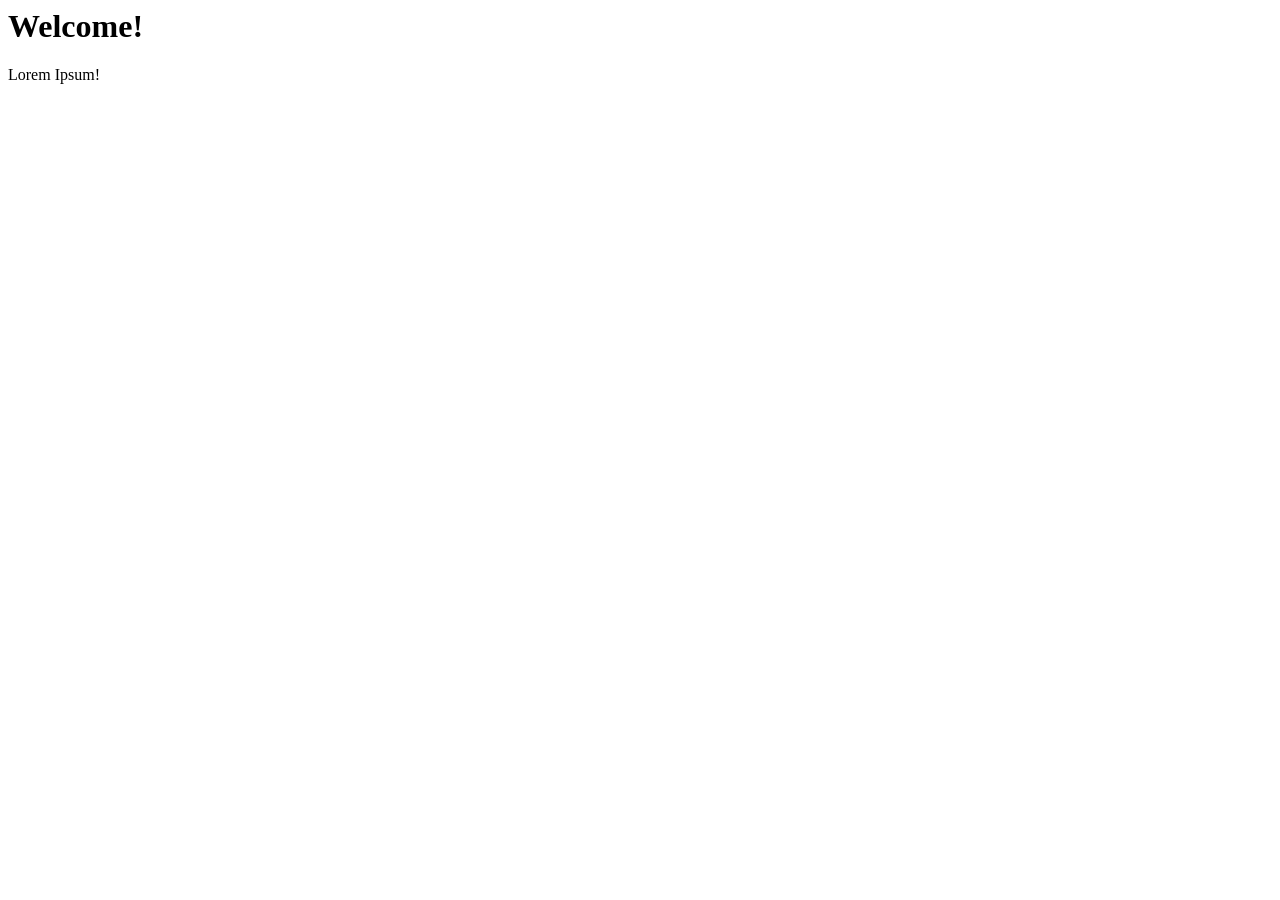
==== index.html @ bf436e4c "Update index.html" ====
<html>
  <head>
    <link rel="stylesheet" type="text/css" href="iforswitch.github.io/assets/css/styles.css">
    <title>Test</title>
    
  </head>
  <body>
    <div class="Main-Body">
      <h1>Welcome!</h1>
      <p1>Lorem Ipsum!</p1>
    </div>
  </body>
  <footer>
    
  </footer>
</html>
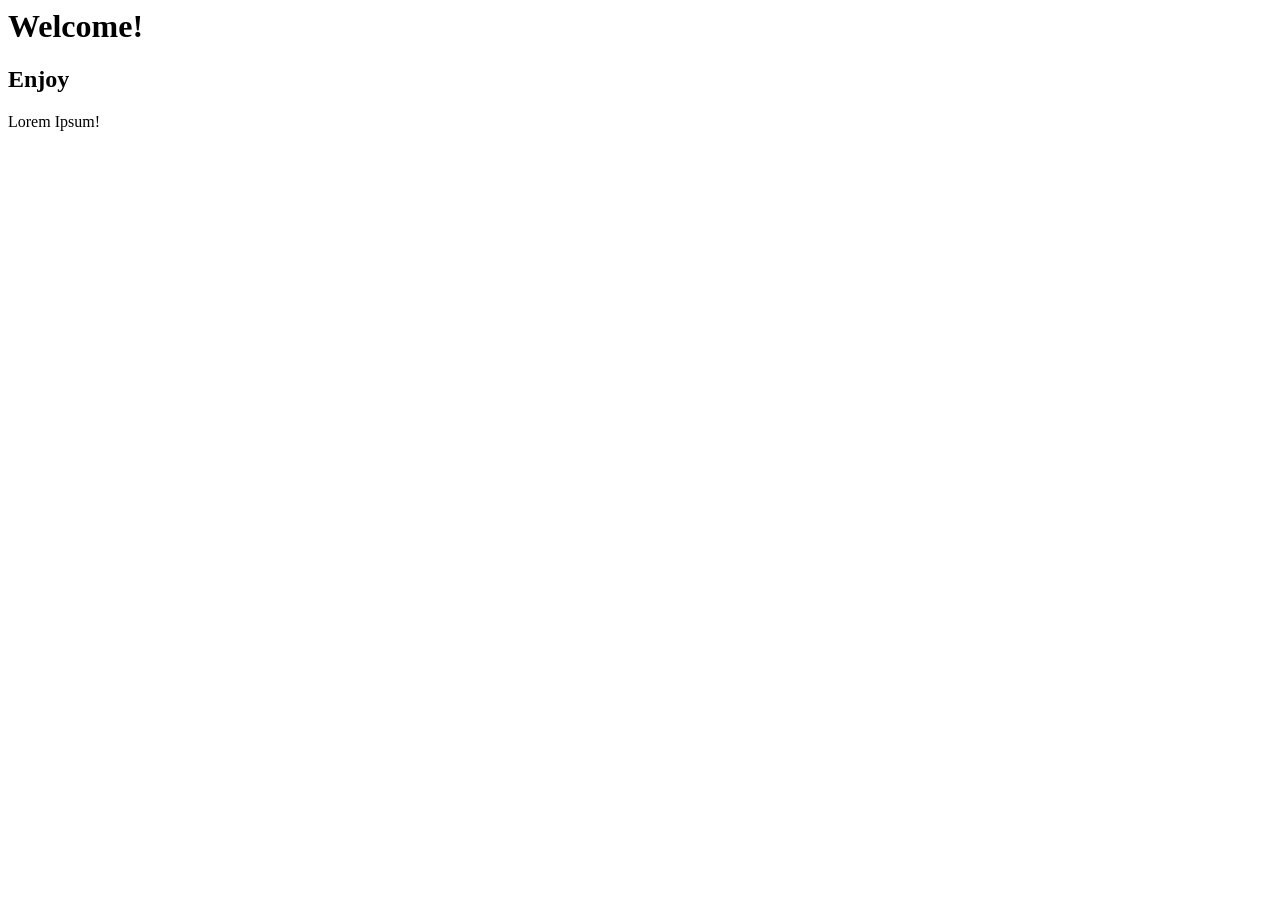
==== commit b2d1c7c2: "Update index.html" ====
--- a/index.html
+++ b/index.html
@@ -1,12 +1,13 @@
 <html>
   <head>
-    <link rel="stylesheet" type="text/css" href="iforswitch.github.io/assets/css/styles.css">
+    <link rel="stylesheet" type="text/css" href="assets/css/styles.css">
     <title>Test</title>
     
   </head>
   <body>
     <div class="Main-Body">
       <h1>Welcome!</h1>
+      <h2>Enjoy</h2>
       <p1>Lorem Ipsum!</p1>
     </div>
   </body>
--- a/assets/css/styles.css
+++ b/assets/css/styles.css
@@ -0,0 +1,8 @@
+---
+---
+
+/*@import "{{ site.theme }}";*/
+
+.Main-Body{
+  background-color: coral;
+}
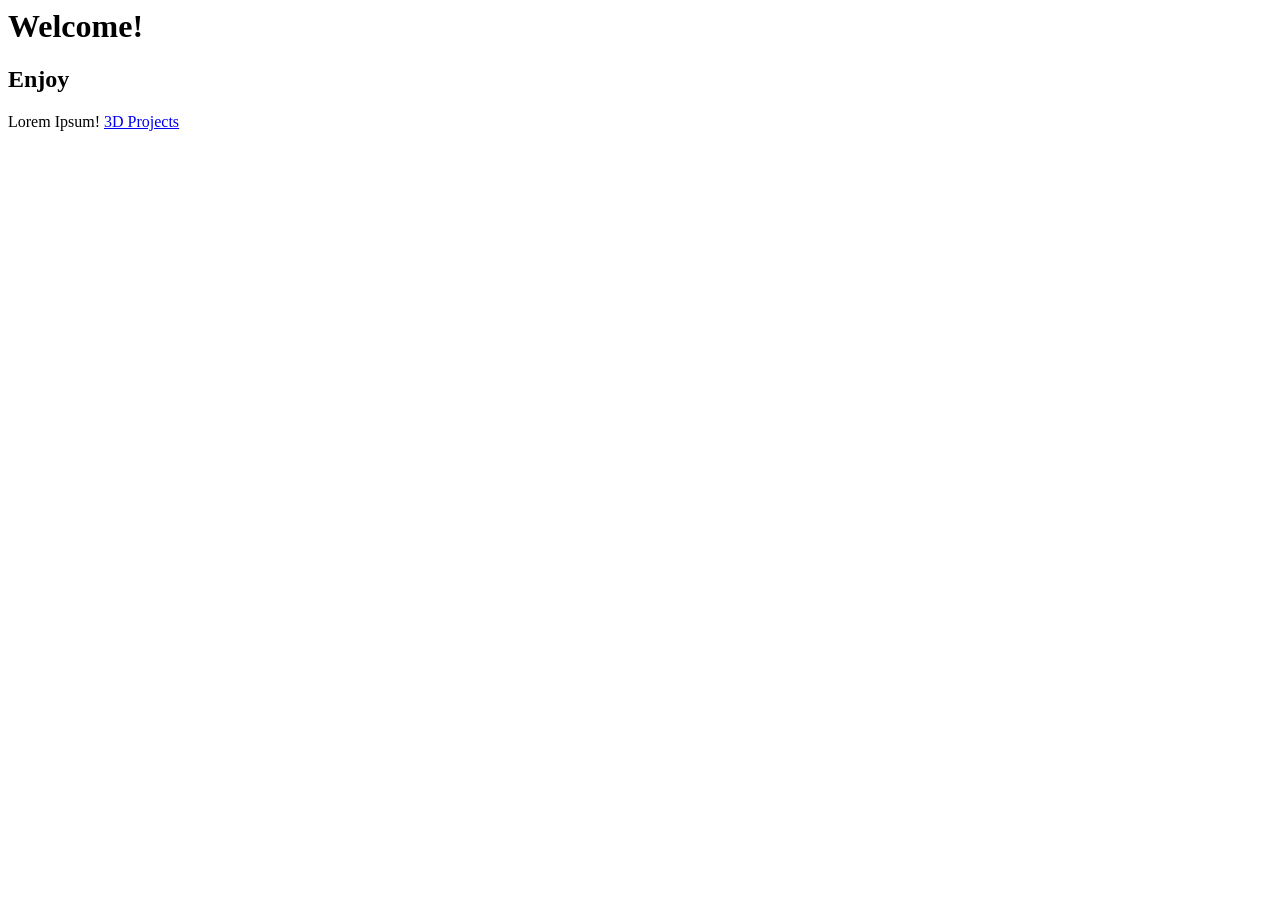
==== commit 3b2dca3e: "Update index.html" ====
--- a/index.html
+++ b/index.html
@@ -9,6 +9,7 @@
       <h1>Welcome!</h1>
       <h2>Enjoy</h2>
       <p1>Lorem Ipsum!</p1>
+      <p1><a href="3D_Projects.html">3D Projects</a></p1>
     </div>
   </body>
   <footer>
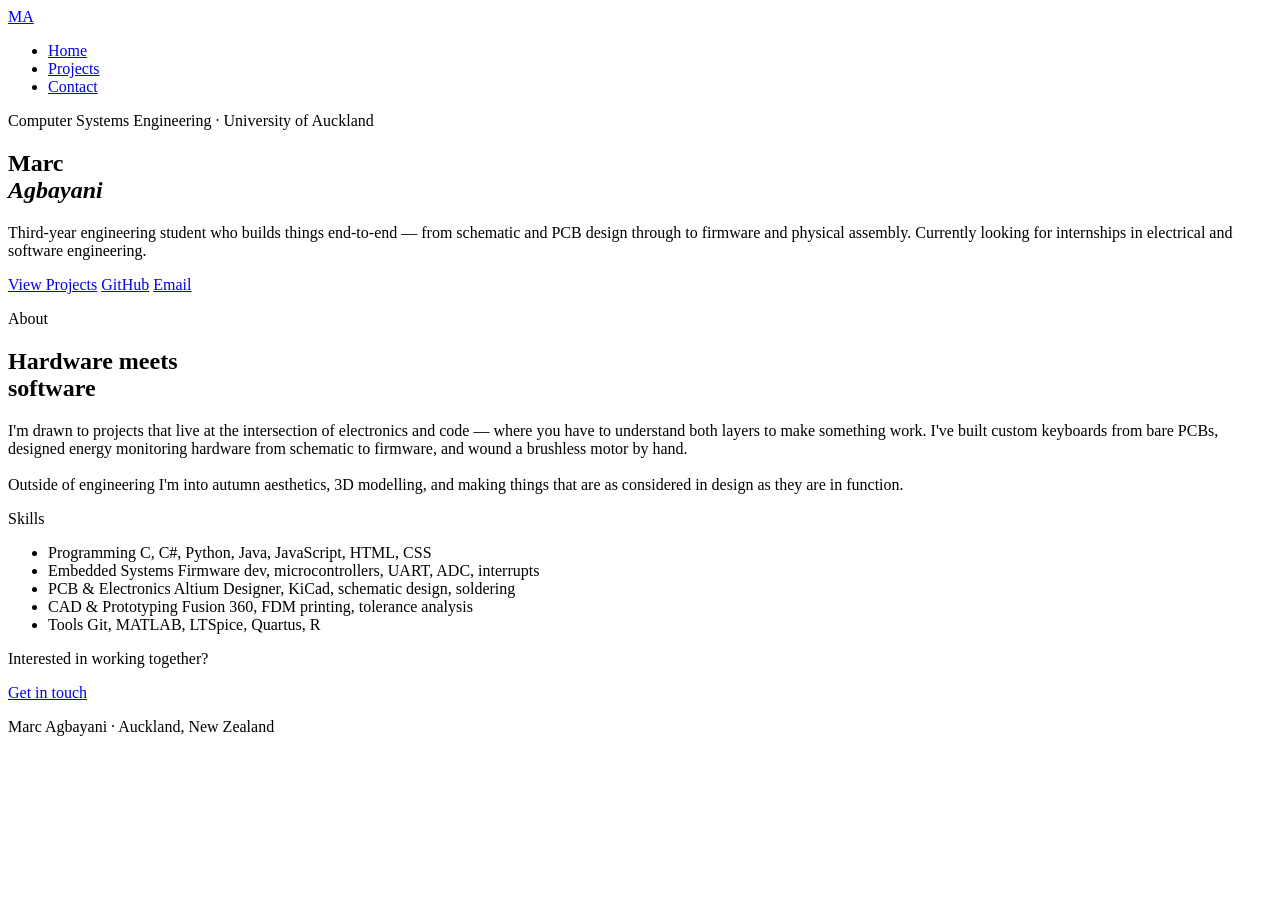
==== commit 15f4e4a3: "Revamp index.html with new layout and content Updated the structure and content of the index.html fi" ====
--- a/index.html
+++ b/index.html
@@ -1,18 +1,97 @@
-<html>
-  <head>
-    <link rel="stylesheet" type="text/css" href="assets/css/styles.css">
-    <title>Test</title>
-    
-  </head>
-  <body>
-    <div class="Main-Body">
-      <h1>Welcome!</h1>
-      <h2>Enjoy</h2>
-      <p1>Lorem Ipsum!</p1>
-      <p1><a href="3D_Projects.html">3D Projects</a></p1>
-    </div>
-  </body>
+<!DOCTYPE html>
+<html lang="en">
+<head>
+  <meta charset="UTF-8" />
+  <meta name="viewport" content="width=device-width, initial-scale=1.0" />
+  <title>Marc Agbayani</title>
+  <link rel="stylesheet" href="assets/css/styles.css" />
+</head>
+<body>
+
+  <nav>
+    <a class="nav-logo" href="index.html">MA</a>
+    <ul class="nav-links">
+      <li><a href="index.html">Home</a></li>
+      <li><a href="projects.html">Projects</a></li>
+      <li><a href="mailto:marcjagbayani@gmail.com">Contact</a></li>
+    </ul>
+  </nav>
+
+  <main>
+
+    <!-- Hero -->
+    <section class="hero">
+      <div class="hero-text">
+        <p class="hero-eyebrow">Computer Systems Engineering · University of Auckland</p>
+        <h1 class="hero-name">Marc<br><em>Agbayani</em></h1>
+        <p class="hero-bio">
+          Third-year engineering student who builds things end-to-end — from schematic
+          and PCB design through to firmware and physical assembly. Currently looking
+          for internships in electrical and software engineering.
+        </p>
+        <div class="hero-links">
+          <a class="btn btn-primary" href="projects.html">View Projects</a>
+          <a class="btn btn-ghost" href="https://github.com/iforswitch" target="_blank">GitHub</a>
+          <a class="btn btn-ghost" href="mailto:marcjagbayani@gmail.com">Email</a>
+        </div>
+      </div>
+    </section>
+
+    <!-- About -->
+    <section>
+      <div class="about-grid">
+        <div>
+          <p class="section-label">About</p>
+          <h2 class="section-heading">Hardware meets<br>software</h2>
+          <p class="about-body">
+            I'm drawn to projects that live at the intersection of electronics and code —
+            where you have to understand both layers to make something work. I've built
+            custom keyboards from bare PCBs, designed energy monitoring hardware from
+            schematic to firmware, and wound a brushless motor by hand.
+            <br><br>
+            Outside of engineering I'm into autumn aesthetics, 3D modelling, and making
+            things that are as considered in design as they are in function.
+          </p>
+        </div>
+        <div>
+          <p class="section-label">Skills</p>
+          <ul class="skills-list">
+            <li class="skill-item">
+              <span class="skill-label">Programming</span>
+              <span class="skill-tags">C, C#, Python, Java, JavaScript, HTML, CSS</span>
+            </li>
+            <li class="skill-item">
+              <span class="skill-label">Embedded Systems</span>
+              <span class="skill-tags">Firmware dev, microcontrollers, UART, ADC, interrupts</span>
+            </li>
+            <li class="skill-item">
+              <span class="skill-label">PCB & Electronics</span>
+              <span class="skill-tags">Altium Designer, KiCad, schematic design, soldering</span>
+            </li>
+            <li class="skill-item">
+              <span class="skill-label">CAD & Prototyping</span>
+              <span class="skill-tags">Fusion 360, FDM printing, tolerance analysis</span>
+            </li>
+            <li class="skill-item">
+              <span class="skill-label">Tools</span>
+              <span class="skill-tags">Git, MATLAB, LTSpice, Quartus, R</span>
+            </li>
+          </ul>
+        </div>
+      </div>
+    </section>
+
+    <!-- CTA -->
+    <section class="cta-strip">
+      <p>Interested in working together?</p>
+      <a class="btn btn-primary" href="mailto:marcjagbayani@gmail.com">Get in touch</a>
+    </section>
+
+  </main>
+
   <footer>
-    
+    <p>Marc Agbayani · Auckland, New Zealand</p>
   </footer>
+
+</body>
 </html>
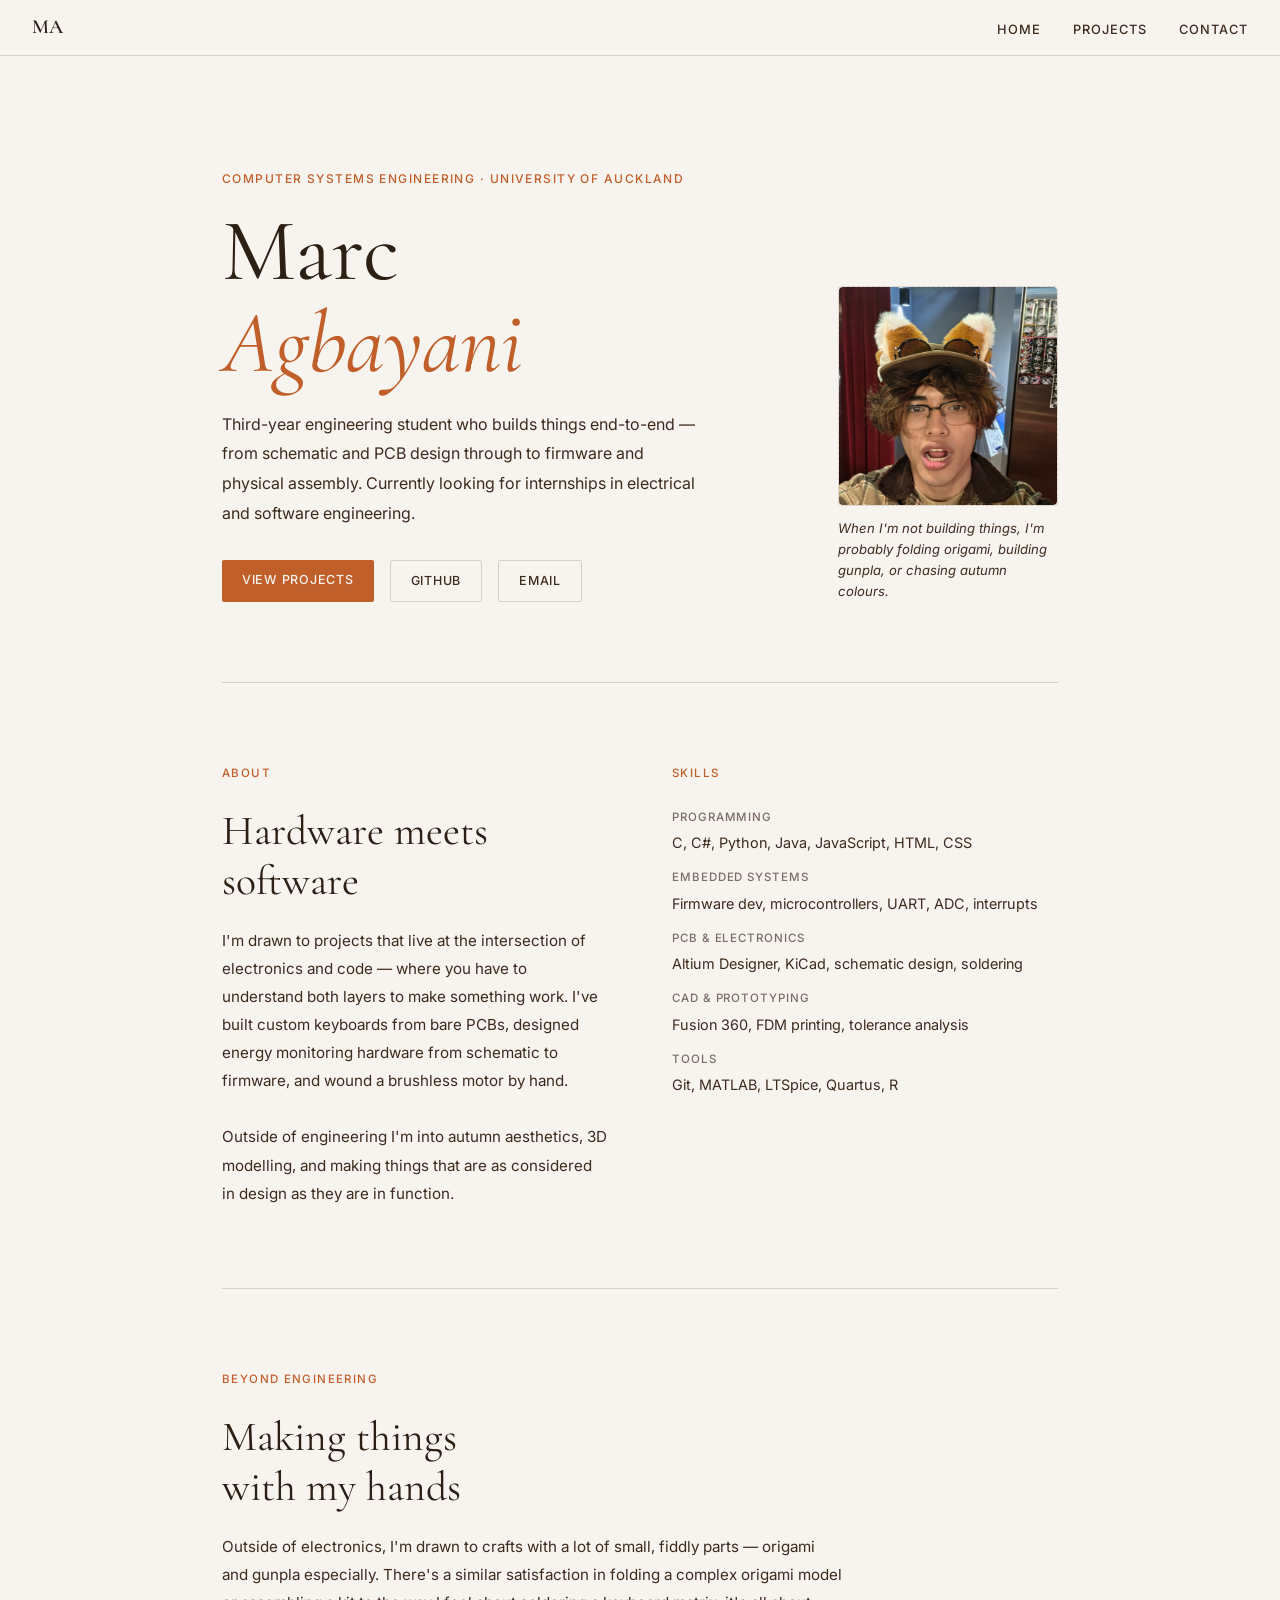
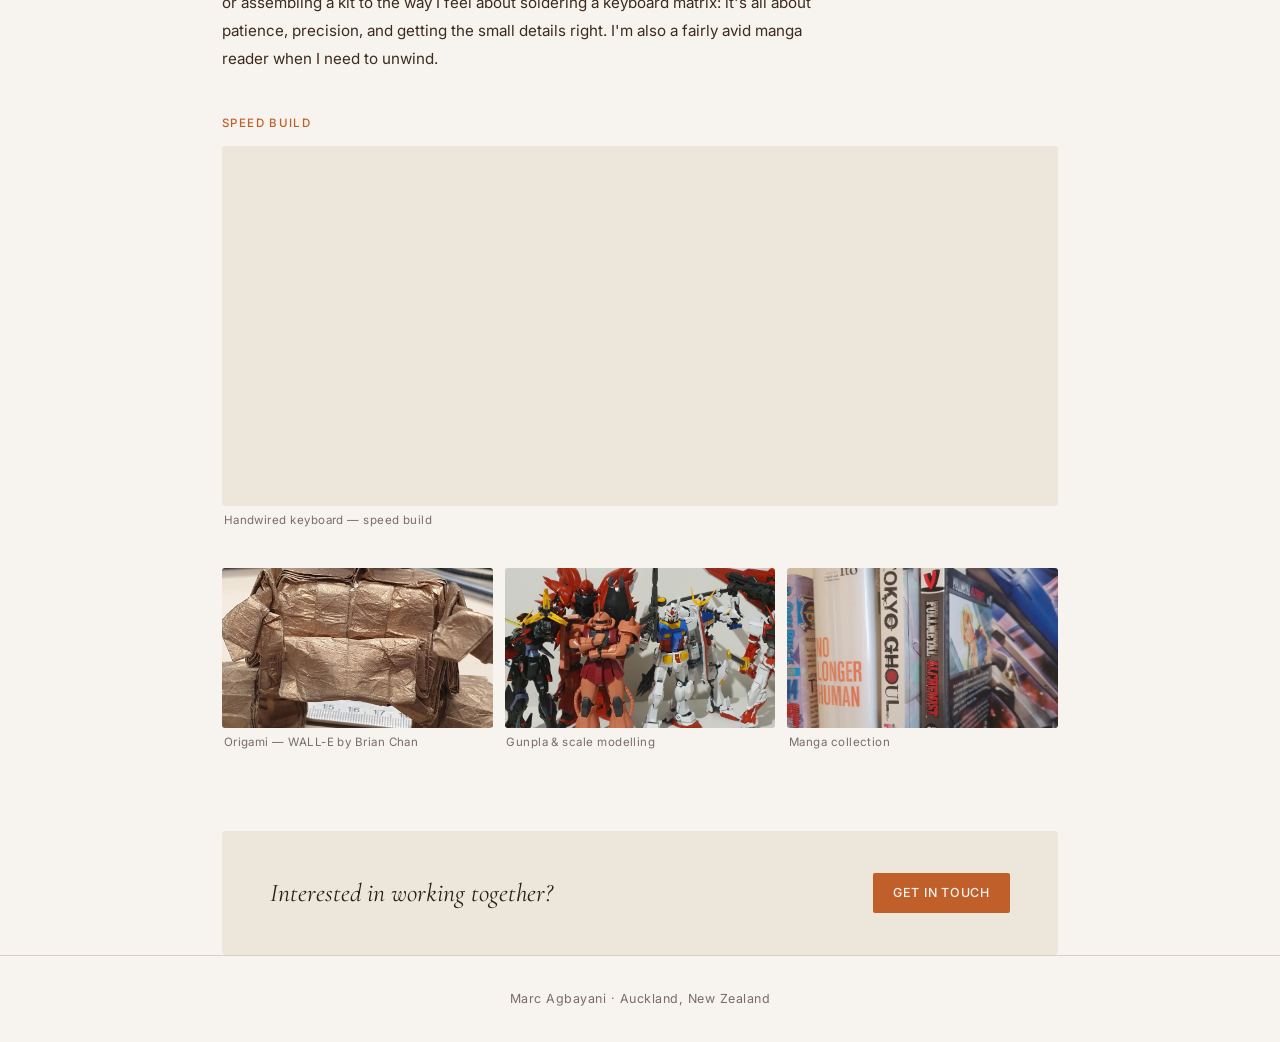
==== commit 146d39ac: "Added about me and more pictures about myself" ====
--- a/index.html
+++ b/index.html
@@ -34,6 +34,15 @@
           <a class="btn btn-ghost" href="https://github.com/iforswitch" target="_blank">GitHub</a>
           <a class="btn btn-ghost" href="mailto:marcjagbayani@gmail.com">Email</a>
         </div>
+      </div>
+      <div class="hero-photo-card">
+        <div class="hero-photo">
+          <img src="assets/images/pfp.jpg" alt="Marc Agbayani">
+        </div>
+        <p class="hero-photo-caption">
+          When I'm not building things, I'm probably folding origami,
+          building gunpla, or chasing autumn colours.
+        </p>
       </div>
     </section>
 
@@ -81,6 +90,41 @@
       </div>
     </section>
 
+    <!-- Beyond Engineering -->
+    <section>
+      <p class="section-label">Beyond Engineering</p>
+      <h2 class="section-heading">Making things<br>with my hands</h2>
+      <p class="about-body" style="max-width: 620px; margin-bottom: 2.5rem;">
+        Outside of electronics, I'm drawn to crafts with a lot of small, fiddly parts —
+        origami and gunpla especially. There's a similar satisfaction in folding a
+        complex origami model or assembling a kit to the way I feel about soldering a
+        keyboard matrix: it's all about patience, precision, and getting the small
+        details right. I'm also a fairly avid manga reader when I need to unwind.
+      </p>
+
+      <p class="section-label" style="margin-bottom: 0.75rem;">Speed Build</p>
+      <div class="img-grid" style="margin-bottom: 2.5rem;">
+        <figure class="img-figure" style="grid-column: 1 / -1;">
+          <iframe src="https://www.youtube.com/embed/v7tIrFsStWg" allowfullscreen style="height: 360px;"></iframe>
+          <figcaption class="img-caption">Handwired keyboard — speed build</figcaption>
+        </figure>
+      </div>
+      <div class="img-grid">
+        <figure class="img-figure placeholder-fig">
+          <img src="assets/images/walle.jpg" alt="origami">
+          <figcaption class="img-caption">Origami — WALL-E by Brian Chan</figcaption>
+        </figure>
+        <figure class="img-figure placeholder-fig">
+          <img src="assets/images/gunpla.jpg" alt="gunpla">
+          <figcaption class="img-caption">Gunpla &amp; scale modelling</figcaption>
+        </figure>
+        <figure class="img-figure placeholder-fig">
+          <img src="assets/images/manga.jpg" alt="manga">
+          <figcaption class="img-caption">Manga collection</figcaption>
+        </figure>
+      </div>
+    </section>
+
     <!-- CTA -->
     <section class="cta-strip">
       <p>Interested in working together?</p>
@@ -93,5 +137,28 @@
     <p>Marc Agbayani · Auckland, New Zealand</p>
   </footer>
 
+  <!-- Lightbox -->
+  <div id="lightbox" onclick="closeLightbox()">
+    <img id="lightbox-img" src="" alt="">
+  </div>
+
+  <script>
+    document.querySelectorAll('.img-figure img').forEach(img => {
+      img.style.cursor = 'zoom-in';
+      img.addEventListener('click', () => {
+        document.getElementById('lightbox-img').src = img.src;
+        document.getElementById('lightbox').classList.add('active');
+      });
+    });
+
+    function closeLightbox() {
+      document.getElementById('lightbox').classList.remove('active');
+    }
+
+    document.addEventListener('keydown', e => {
+      if (e.key === 'Escape') closeLightbox();
+    });
+  </script>
+
 </body>
-</html>
+</html>
--- a/assets/css/styles.css
+++ b/assets/css/styles.css
@@ -1,8 +1,381 @@
----
----
-
-/*@import "{{ site.theme }}";*/
-
-.Main-Body{
-  background-color: coral;
-}
+@import url('https://fonts.googleapis.com/css2?family=Cormorant+Garamond:ital,wght@0,400;0,500;0,600;1,400;1,500&family=Inter:wght@300;400;500&display=swap');
+
+/* ── Tokens ── */
+:root {
+  --cream:       #F7F3EE;
+  --parchment:   #EDE6DB;
+  --bark:        #2C1F14;
+  --bark-light:  #3D2B1E;
+  --ember:       #C05F2A;
+  --ember-soft:  #D4824F;
+  --fog:         #7A6D65;
+  --divider:     #D9CFC4;
+
+  --font-display: 'Cormorant Garamond', Georgia, serif;
+  --font-body:    'Inter', system-ui, sans-serif;
+
+  --max-w: 900px;
+  --gap:   2rem;
+}
+
+/* ── Reset ── */
+*, *::before, *::after { box-sizing: border-box; margin: 0; padding: 0; }
+html { scroll-behavior: smooth; }
+
+body {
+  background: var(--cream);
+  color: var(--bark);
+  font-family: var(--font-body);
+  font-size: 16px;
+  line-height: 1.75;
+  -webkit-font-smoothing: antialiased;
+}
+
+/* ── Nav ── */
+nav {
+  position: sticky;
+  top: 0;
+  z-index: 100;
+  background: var(--cream);
+  border-bottom: 1px solid var(--divider);
+  padding: 0 2rem;
+  display: flex;
+  align-items: center;
+  justify-content: space-between;
+  height: 56px;
+}
+
+.nav-logo {
+  font-family: var(--font-display);
+  font-size: 1.25rem;
+  font-weight: 600;
+  color: var(--bark);
+  text-decoration: none;
+  letter-spacing: 0.01em;
+}
+
+.nav-links {
+  display: flex;
+  gap: 2rem;
+  list-style: none;
+}
+
+.nav-links a {
+  font-size: 0.8rem;
+  font-weight: 500;
+  letter-spacing: 0.08em;
+  text-transform: uppercase;
+  color: var(--bark-light);
+  text-decoration: none;
+  transition: color 0.2s;
+}
+
+.nav-links a:hover { color: var(--ember); }
+
+/* ── Layout ── */
+main { max-width: var(--max-w); margin: 0 auto; padding: 0 2rem; }
+
+section { padding: 5rem 0; }
+section + section { border-top: 1px solid var(--divider); }
+
+/* ── Hero ── */
+.hero {
+  padding: 7rem 0 5rem;
+  display: grid;
+  grid-template-columns: 1fr auto;
+  gap: 3rem;
+  align-items: end;
+}
+
+.hero-text {}
+
+.hero-eyebrow {
+  font-family: var(--font-body);
+  font-size: 0.75rem;
+  font-weight: 500;
+  letter-spacing: 0.12em;
+  text-transform: uppercase;
+  color: var(--ember);
+  margin-bottom: 1rem;
+}
+
+.hero-name {
+  font-family: var(--font-display);
+  font-size: clamp(3rem, 8vw, 5.5rem);
+  font-weight: 400;
+  line-height: 1.05;
+  color: var(--bark);
+  margin-bottom: 1.25rem;
+}
+
+.hero-name em {
+  font-style: italic;
+  color: var(--ember);
+}
+
+.hero-bio {
+  font-size: 1rem;
+  color: var(--bark-light);
+  max-width: 480px;
+  line-height: 1.85;
+  margin-bottom: 2rem;
+}
+
+.hero-links {
+  display: flex;
+  gap: 1rem;
+  flex-wrap: wrap;
+}
+
+.btn {
+  display: inline-block;
+  padding: 0.55rem 1.25rem;
+  border-radius: 2px;
+  font-size: 0.78rem;
+  font-weight: 500;
+  letter-spacing: 0.06em;
+  text-transform: uppercase;
+  text-decoration: none;
+  transition: all 0.2s;
+}
+
+.btn-primary {
+  background: var(--ember);
+  color: var(--cream);
+}
+.btn-primary:hover { background: var(--bark); }
+
+.btn-ghost {
+  border: 1px solid var(--divider);
+  color: var(--bark-light);
+}
+.btn-ghost:hover { border-color: var(--ember); color: var(--ember); }
+
+/* ── About section ── */
+.about-grid {
+  display: grid;
+  grid-template-columns: 1fr 1fr;
+  gap: 4rem;
+  align-items: start;
+}
+
+.section-label {
+  font-size: 0.72rem;
+  font-weight: 500;
+  letter-spacing: 0.12em;
+  text-transform: uppercase;
+  color: var(--ember);
+  margin-bottom: 1.5rem;
+}
+
+.section-heading {
+  font-family: var(--font-display);
+  font-size: clamp(1.8rem, 4vw, 2.6rem);
+  font-weight: 400;
+  line-height: 1.2;
+  color: var(--bark);
+  margin-bottom: 1.25rem;
+}
+
+.about-body {
+  font-size: 0.95rem;
+  color: var(--bark-light);
+  line-height: 1.85;
+}
+
+.skills-list {
+  list-style: none;
+  display: flex;
+  flex-direction: column;
+  gap: 0.75rem;
+}
+
+.skill-item {
+  display: flex;
+  flex-direction: column;
+  gap: 0.2rem;
+}
+
+.skill-label {
+  font-size: 0.72rem;
+  font-weight: 500;
+  letter-spacing: 0.08em;
+  text-transform: uppercase;
+  color: var(--fog);
+}
+
+.skill-tags {
+  font-size: 0.9rem;
+  color: var(--bark-light);
+}
+
+/* ── CTA strip ── */
+.cta-strip {
+  background: var(--parchment);
+  border-radius: 4px;
+  padding: 2.5rem 3rem;
+  display: flex;
+  align-items: center;
+  justify-content: space-between;
+  gap: 2rem;
+  margin: 0;
+  border-top: none !important;
+}
+
+.cta-strip p {
+  font-family: var(--font-display);
+  font-size: 1.6rem;
+  font-weight: 400;
+  font-style: italic;
+  color: var(--bark);
+}
+
+/* ── Footer ── */
+footer {
+  border-top: 1px solid var(--divider);
+  padding: 2rem;
+  text-align: center;
+  font-size: 0.78rem;
+  color: var(--fog);
+  letter-spacing: 0.04em;
+}
+
+/* ── Responsive ── */
+@media (max-width: 680px) {
+  .hero { grid-template-columns: 1fr; }
+  .about-grid { grid-template-columns: 1fr; gap: 2.5rem; }
+  .cta-strip { flex-direction: column; text-align: center; }
+  nav { padding: 0 1rem; }
+  .nav-links { gap: 1.25rem; }
+  main { padding: 0 1.25rem; }
+}
+
+/* ── Image grid (shared with projects page) ── */
+.img-grid {
+  display: grid;
+  grid-template-columns: repeat(3, 1fr);
+  gap: 0.75rem;
+  width: 100%;
+  min-width: 0;
+}
+
+.img-figure {
+  display: flex;
+  flex-direction: column;
+  gap: 0.4rem;
+  min-width: 0;
+  overflow: hidden;
+}
+
+.img-figure img,
+.img-figure iframe {
+  width: 100%;
+  height: 160px;
+  object-fit: cover;
+  border-radius: 3px;
+  background: var(--parchment);
+  display: block;
+  border: none;
+}
+
+.img-caption {
+  font-size: 0.72rem;
+  color: var(--fog);
+  letter-spacing: 0.04em;
+  line-height: 1.4;
+  padding: 0 0.1rem;
+}
+
+.img-placeholder {
+  width: 100%;
+  height: 160px;
+  background: var(--parchment);
+  border: 1px dashed var(--divider);
+  border-radius: 3px;
+  display: flex;
+  align-items: center;
+  justify-content: center;
+  font-size: 0.72rem;
+  color: var(--fog);
+  letter-spacing: 0.06em;
+  text-transform: uppercase;
+}
+
+@media (max-width: 680px) {
+  .img-grid { grid-template-columns: 1fr; }
+}
+
+/* ── Hero photo card ── */
+.hero-photo-card {
+  width: 220px;
+  display: flex;
+  flex-direction: column;
+  gap: 0.75rem;
+}
+
+.hero-photo {
+  width: 220px;
+  height: 220px;
+  border-radius: 4px;
+  background: var(--parchment);
+  border: 1px dashed var(--divider);
+  display: flex;
+  align-items: center;
+  justify-content: center;
+  overflow: hidden;
+}
+
+.hero-photo img {
+  width: 100%;
+  height: 100%;
+  object-fit: cover;
+  border-radius: 4px;
+}
+
+.hero-photo-placeholder {
+  font-size: 0.72rem;
+  color: var(--fog);
+  letter-spacing: 0.08em;
+  text-transform: uppercase;
+}
+
+.hero-photo-caption {
+  font-size: 0.82rem;
+  color: var(--bark-light);
+  line-height: 1.6;
+  font-style: italic;
+}
+
+@media (max-width: 680px) {
+  .hero-photo-card {
+    width: 100%;
+  }
+  .hero-photo {
+    width: 100%;
+    height: 240px;
+  }
+}
+
+/* ── Lightbox ── */
+#lightbox {
+  display: none;
+  position: fixed;
+  inset: 0;
+  background: rgba(44, 31, 20, 0.92);
+  z-index: 999;
+  align-items: center;
+  justify-content: center;
+  cursor: zoom-out;
+}
+
+#lightbox.active {
+  display: flex;
+}
+
+#lightbox img {
+  max-width: 90vw;
+  max-height: 90vh;
+  object-fit: contain;
+  border-radius: 3px;
+  box-shadow: 0 8px 40px rgba(0,0,0,0.4);
+}
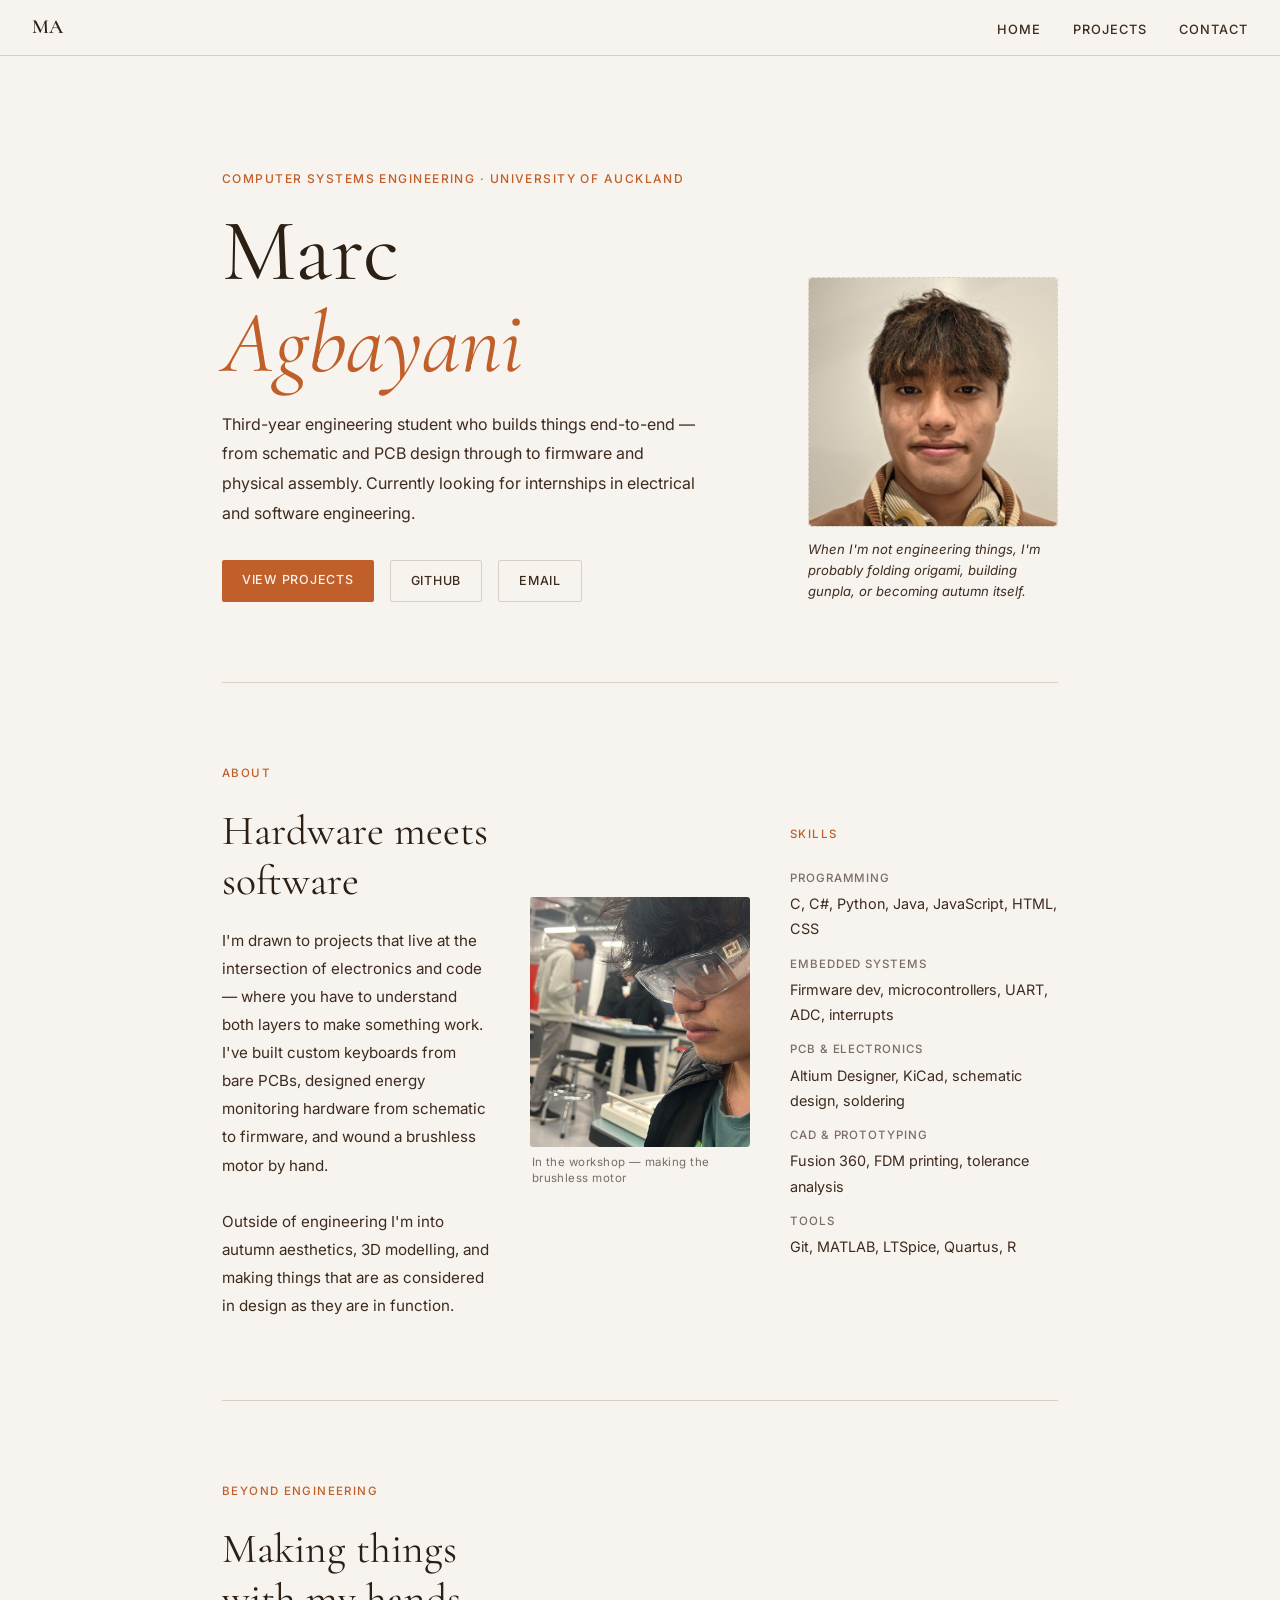
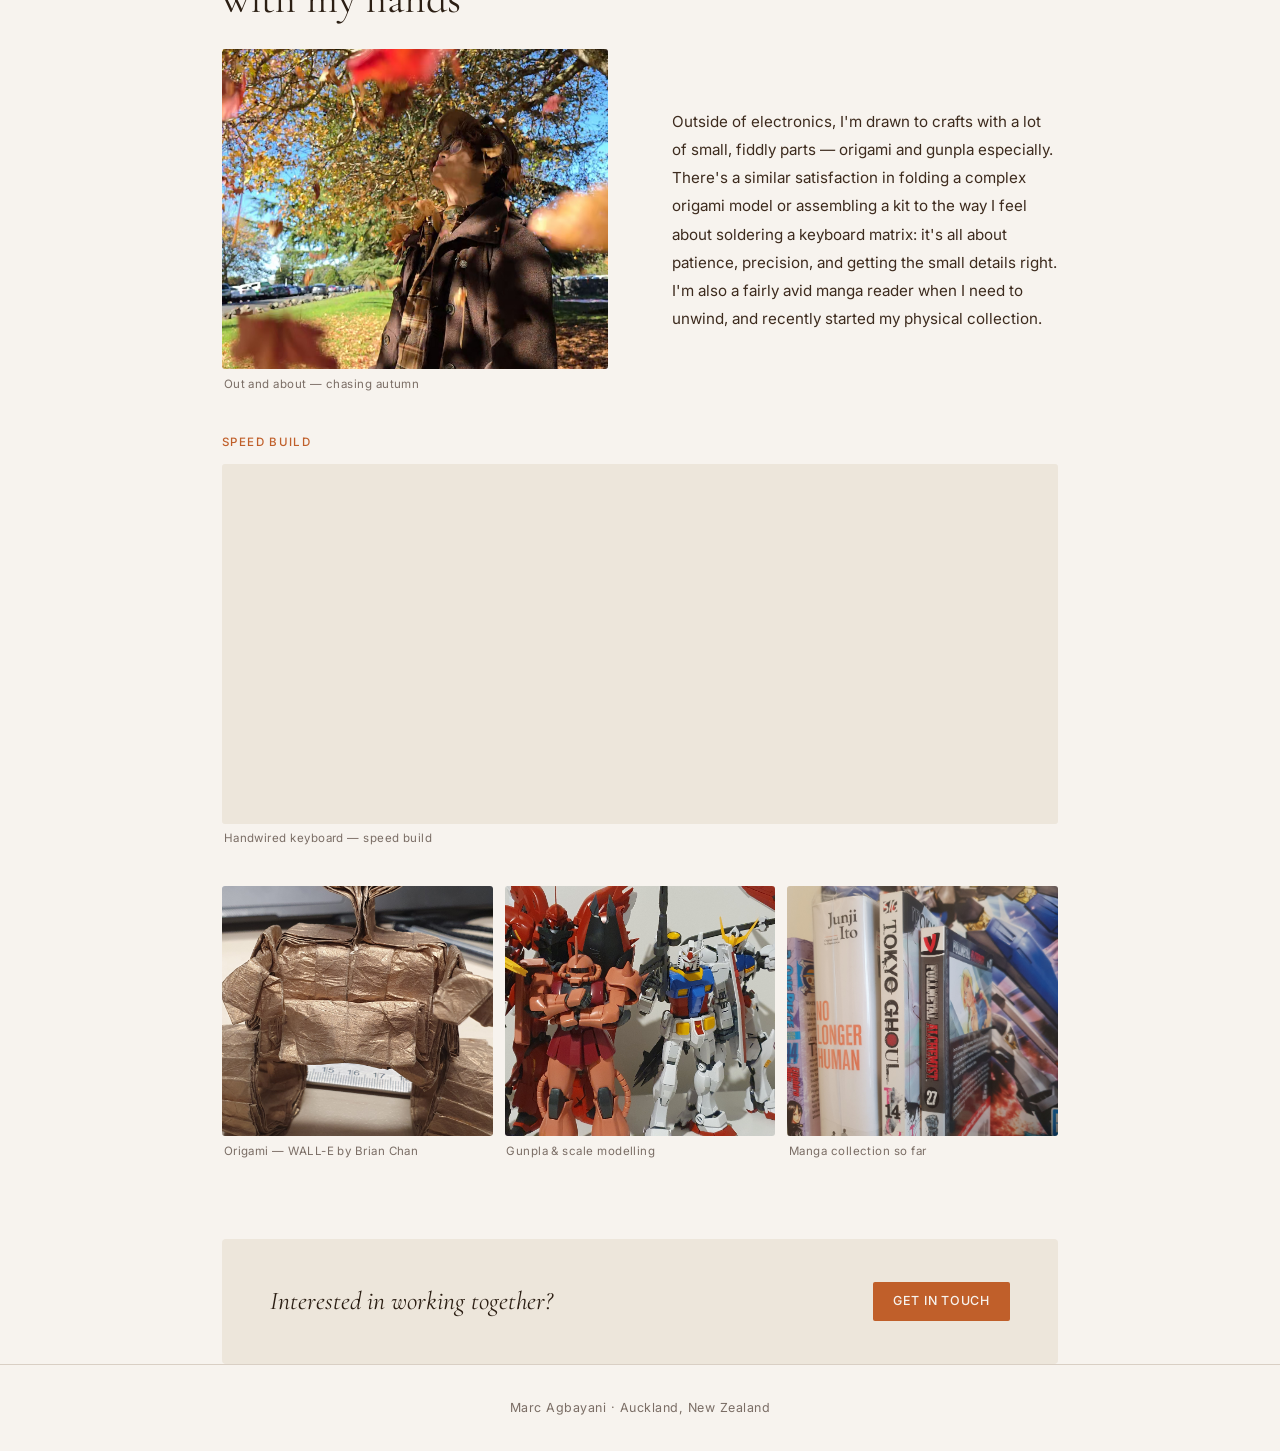
==== commit 8ee7c5bf: "Added pictures of myself" ====
--- a/index.html
+++ b/index.html
@@ -40,15 +40,15 @@
           <img src="assets/images/pfp.jpg" alt="Marc Agbayani">
         </div>
         <p class="hero-photo-caption">
-          When I'm not building things, I'm probably folding origami,
-          building gunpla, or chasing autumn colours.
+          When I'm not engineering things, I'm probably folding origami,
+          building gunpla, or becoming autumn itself.
         </p>
       </div>
     </section>
 
     <!-- About -->
     <section>
-      <div class="about-grid">
+      <div class="about-grid-3">
         <div>
           <p class="section-label">About</p>
           <h2 class="section-heading">Hardware meets<br>software</h2>
@@ -62,6 +62,10 @@
             things that are as considered in design as they are in function.
           </p>
         </div>
+        <figure class="img-figure" style="margin: 0;">
+          <img src="assets/images/pfp2.jpg" alt="Marc Agbayani">
+          <figcaption class="img-caption">In the workshop — making the brushless motor</figcaption>
+        </figure>
         <div>
           <p class="section-label">Skills</p>
           <ul class="skills-list">
@@ -94,13 +98,20 @@
     <section>
       <p class="section-label">Beyond Engineering</p>
       <h2 class="section-heading">Making things<br>with my hands</h2>
-      <p class="about-body" style="max-width: 620px; margin-bottom: 2.5rem;">
-        Outside of electronics, I'm drawn to crafts with a lot of small, fiddly parts —
-        origami and gunpla especially. There's a similar satisfaction in folding a
-        complex origami model or assembling a kit to the way I feel about soldering a
-        keyboard matrix: it's all about patience, precision, and getting the small
-        details right. I'm also a fairly avid manga reader when I need to unwind.
-      </p>
+      <div class="about-grid" style="margin-top: 1.5rem; margin-bottom: 2.5rem; align-items: center;">
+        <figure class="img-figure" style="margin: 0;">
+          <img src="assets/images/pfp3.jpg" alt="Marc Agbayani" style="height: 320px;">
+          <figcaption class="img-caption">Out and about — chasing autumn</figcaption>
+        </figure>
+        <p class="about-body">
+          Outside of electronics, I'm drawn to crafts with a lot of small, fiddly parts —
+          origami and gunpla especially. There's a similar satisfaction in folding a
+          complex origami model or assembling a kit to the way I feel about soldering a
+          keyboard matrix: it's all about patience, precision, and getting the small
+          details right. I'm also a fairly avid manga reader when I need to unwind,
+          and recently started my physical collection.
+        </p>
+      </div>
 
       <p class="section-label" style="margin-bottom: 0.75rem;">Speed Build</p>
       <div class="img-grid" style="margin-bottom: 2.5rem;">
@@ -120,7 +131,7 @@
         </figure>
         <figure class="img-figure placeholder-fig">
           <img src="assets/images/manga.jpg" alt="manga">
-          <figcaption class="img-caption">Manga collection</figcaption>
+          <figcaption class="img-caption">Manga collection so far</figcaption>
         </figure>
       </div>
     </section>
@@ -143,7 +154,7 @@
   </div>
 
   <script>
-    document.querySelectorAll('.img-figure img').forEach(img => {
+    document.querySelectorAll('.img-figure img, .hero-photo img').forEach(img => {
       img.style.cursor = 'zoom-in';
       img.addEventListener('click', () => {
         document.getElementById('lightbox-img').src = img.src;
--- a/assets/css/styles.css
+++ b/assets/css/styles.css
@@ -159,6 +159,19 @@
   align-items: start;
 }
 
+.about-grid-3 {
+  display: grid;
+  grid-template-columns: 1fr 220px 1fr;
+  gap: 2.5rem;
+  align-items: center;
+}
+
+@media (max-width: 880px) {
+  .about-grid-3 {
+    grid-template-columns: 1fr;
+  }
+}
+
 .section-label {
   font-size: 0.72rem;
   font-weight: 500;
@@ -270,7 +283,7 @@
 .img-figure img,
 .img-figure iframe {
   width: 100%;
-  height: 160px;
+  height: 250px;
   object-fit: cover;
   border-radius: 3px;
   background: var(--parchment);
@@ -288,7 +301,7 @@
 
 .img-placeholder {
   width: 100%;
-  height: 160px;
+  height: 250px;
   background: var(--parchment);
   border: 1px dashed var(--divider);
   border-radius: 3px;
@@ -307,15 +320,15 @@
 
 /* ── Hero photo card ── */
 .hero-photo-card {
-  width: 220px;
+  width: 250px;
   display: flex;
   flex-direction: column;
   gap: 0.75rem;
 }
 
 .hero-photo {
-  width: 220px;
-  height: 220px;
+  width: 250px;
+  height: 250px;
   border-radius: 4px;
   background: var(--parchment);
   border: 1px dashed var(--divider);
@@ -330,6 +343,7 @@
   height: 100%;
   object-fit: cover;
   border-radius: 4px;
+  cursor: zoom-in;
 }
 
 .hero-photo-placeholder {
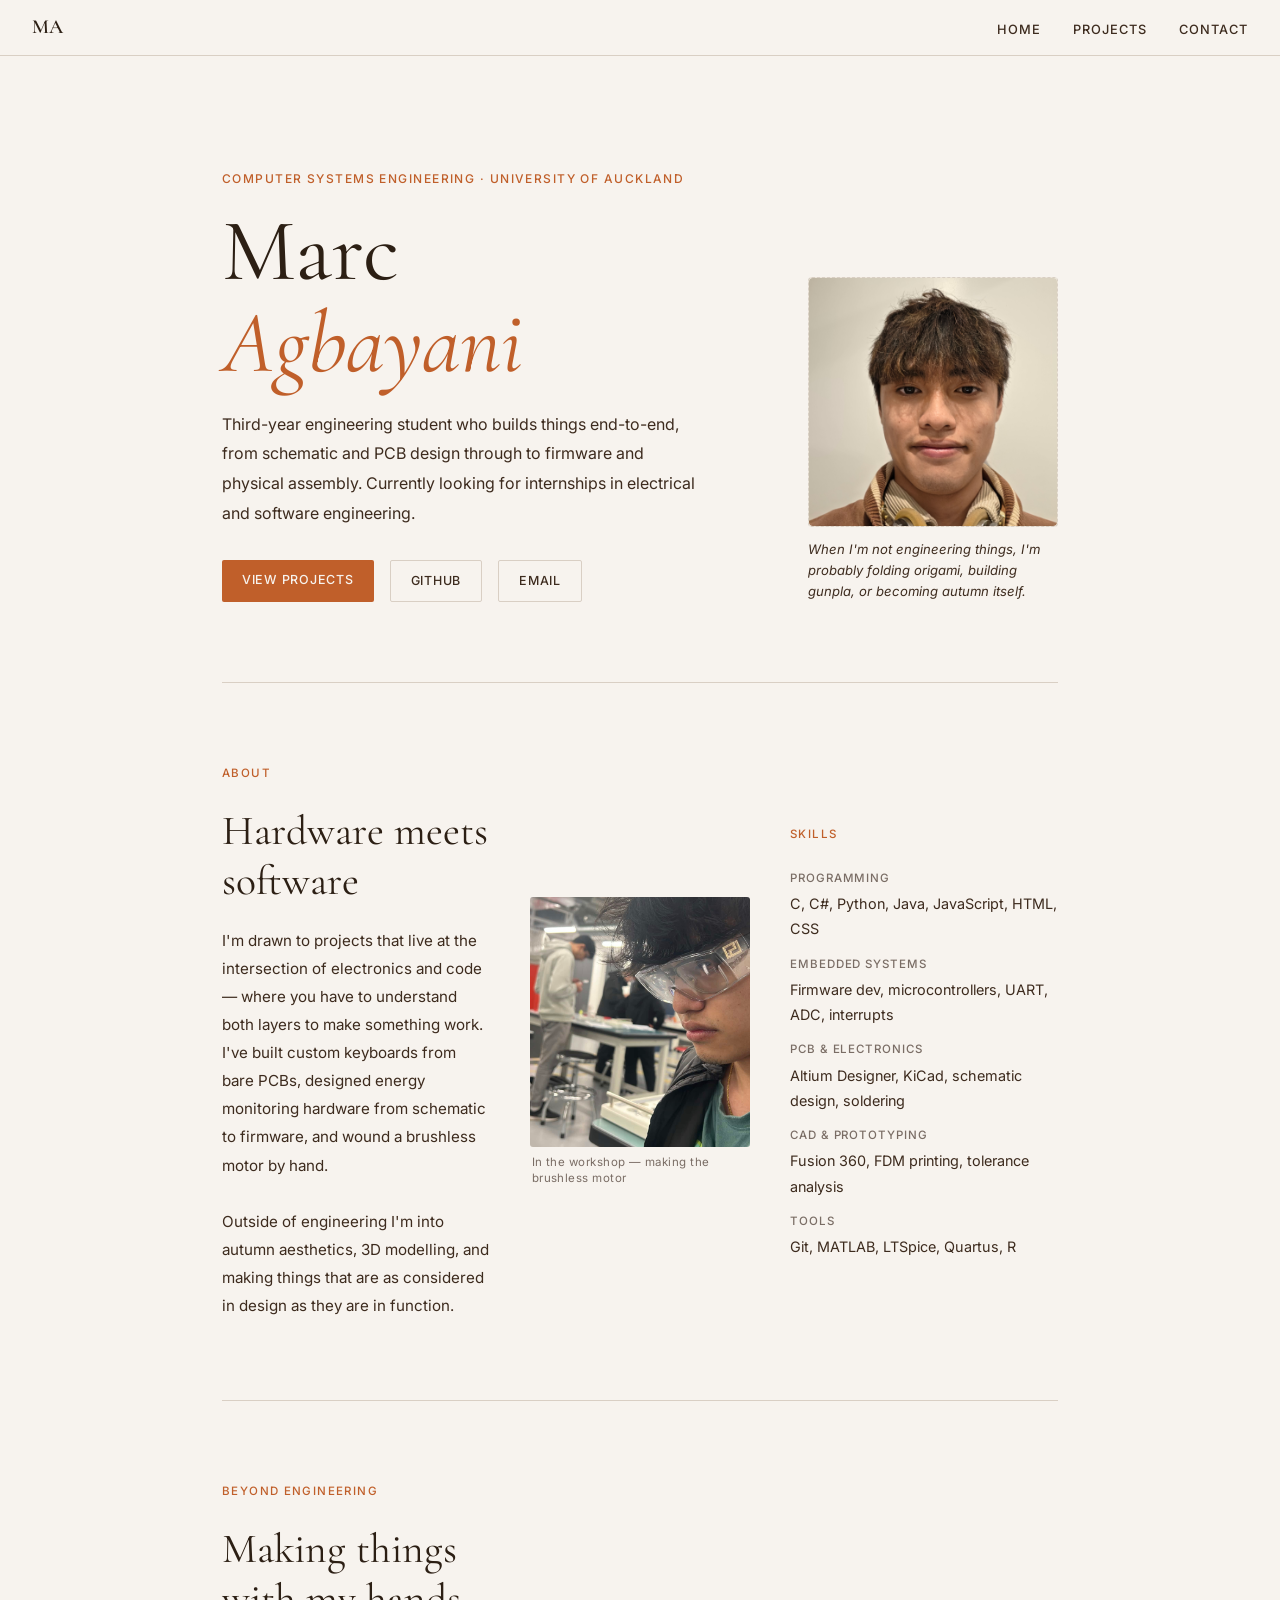
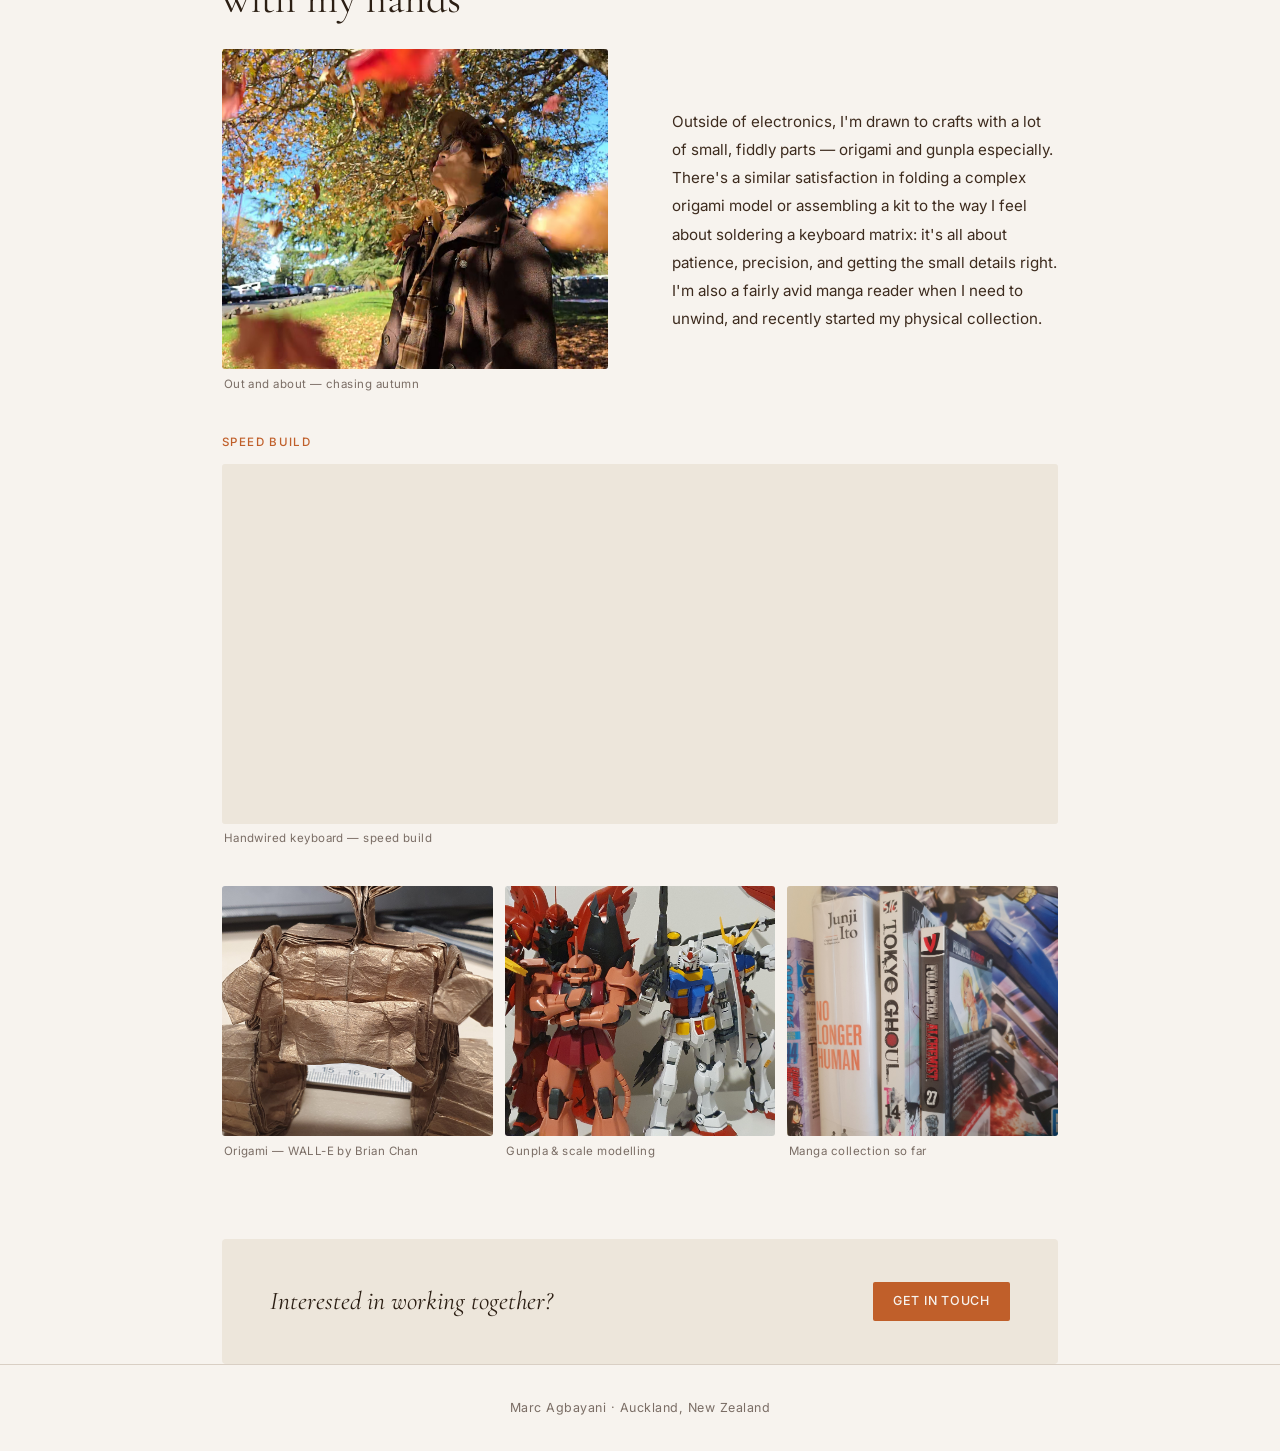
==== commit 16978997: "Fix punctuation in hero bio description" ====
--- a/index.html
+++ b/index.html
@@ -25,7 +25,7 @@
         <p class="hero-eyebrow">Computer Systems Engineering · University of Auckland</p>
         <h1 class="hero-name">Marc<br><em>Agbayani</em></h1>
         <p class="hero-bio">
-          Third-year engineering student who builds things end-to-end — from schematic
+          Third-year engineering student who builds things end-to-end, from schematic
           and PCB design through to firmware and physical assembly. Currently looking
           for internships in electrical and software engineering.
         </p>
@@ -172,4 +172,4 @@
   </script>
 
 </body>
-</html>+</html>
